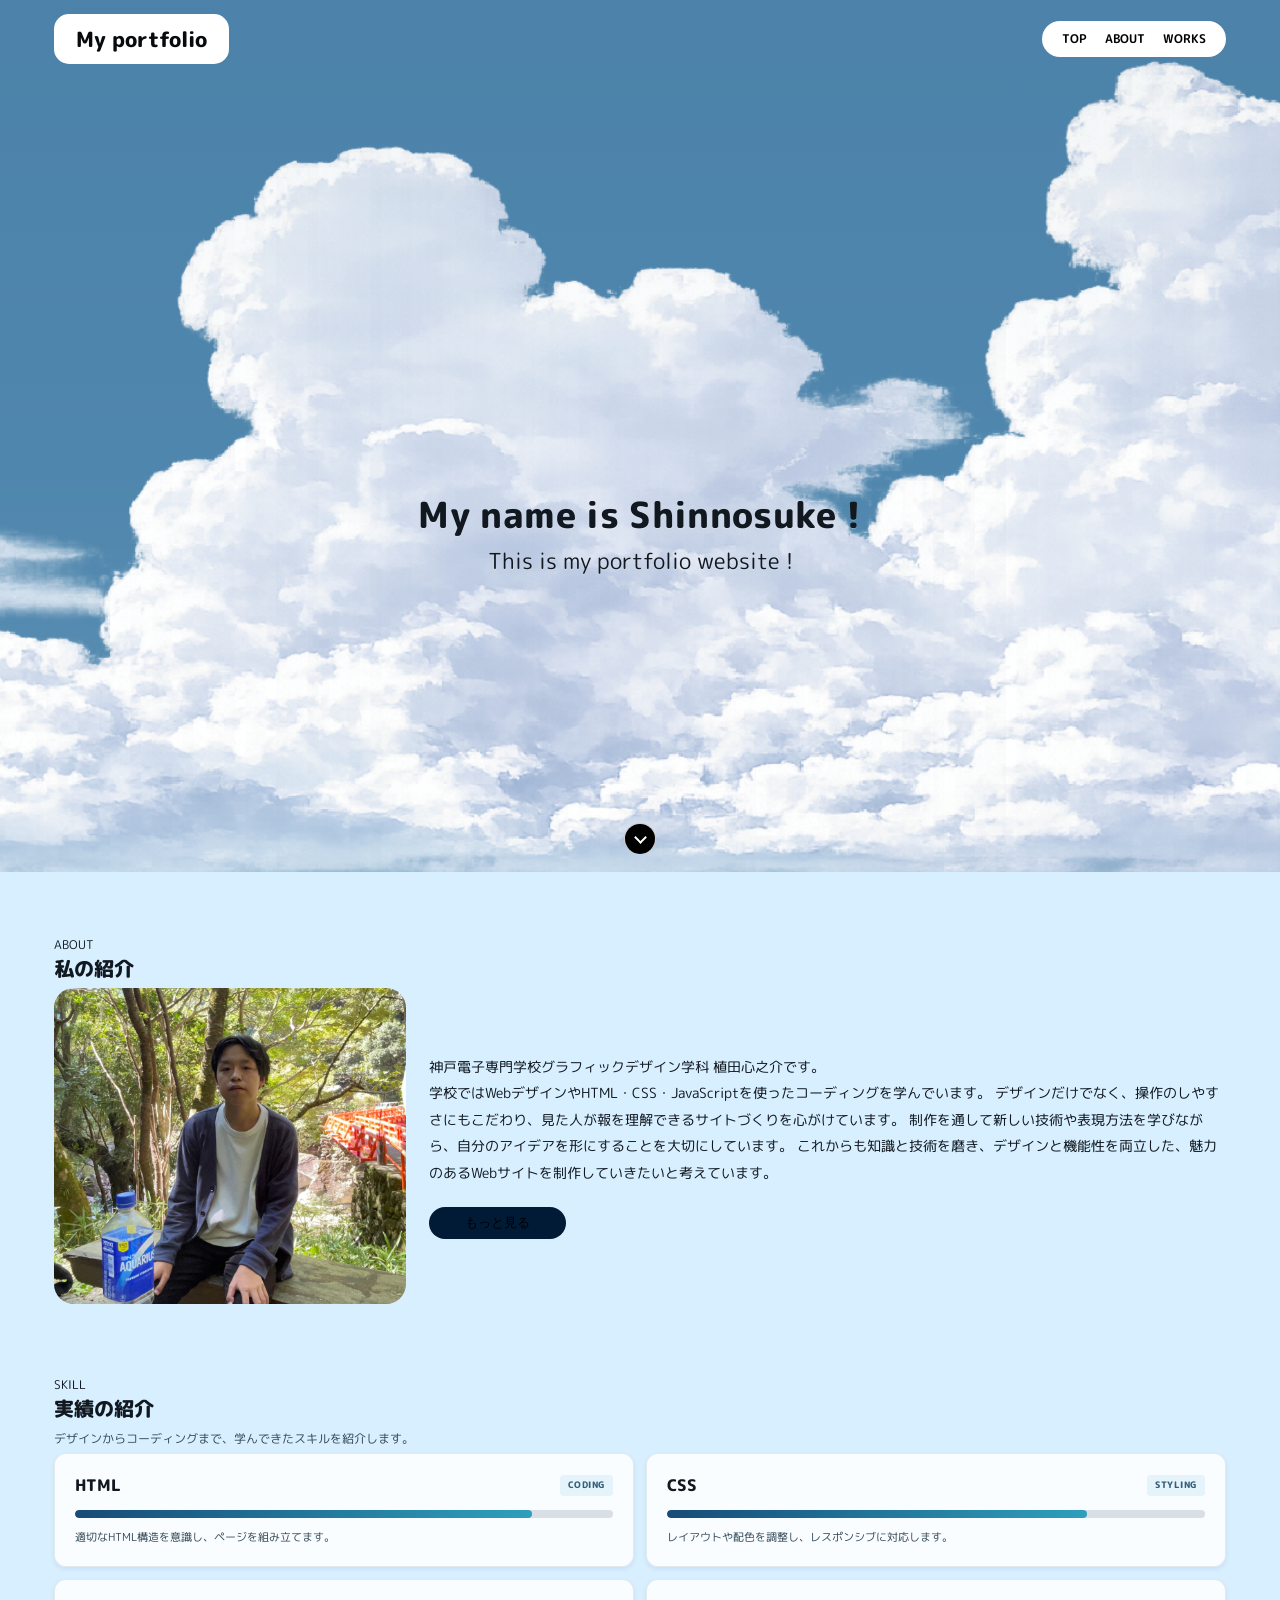
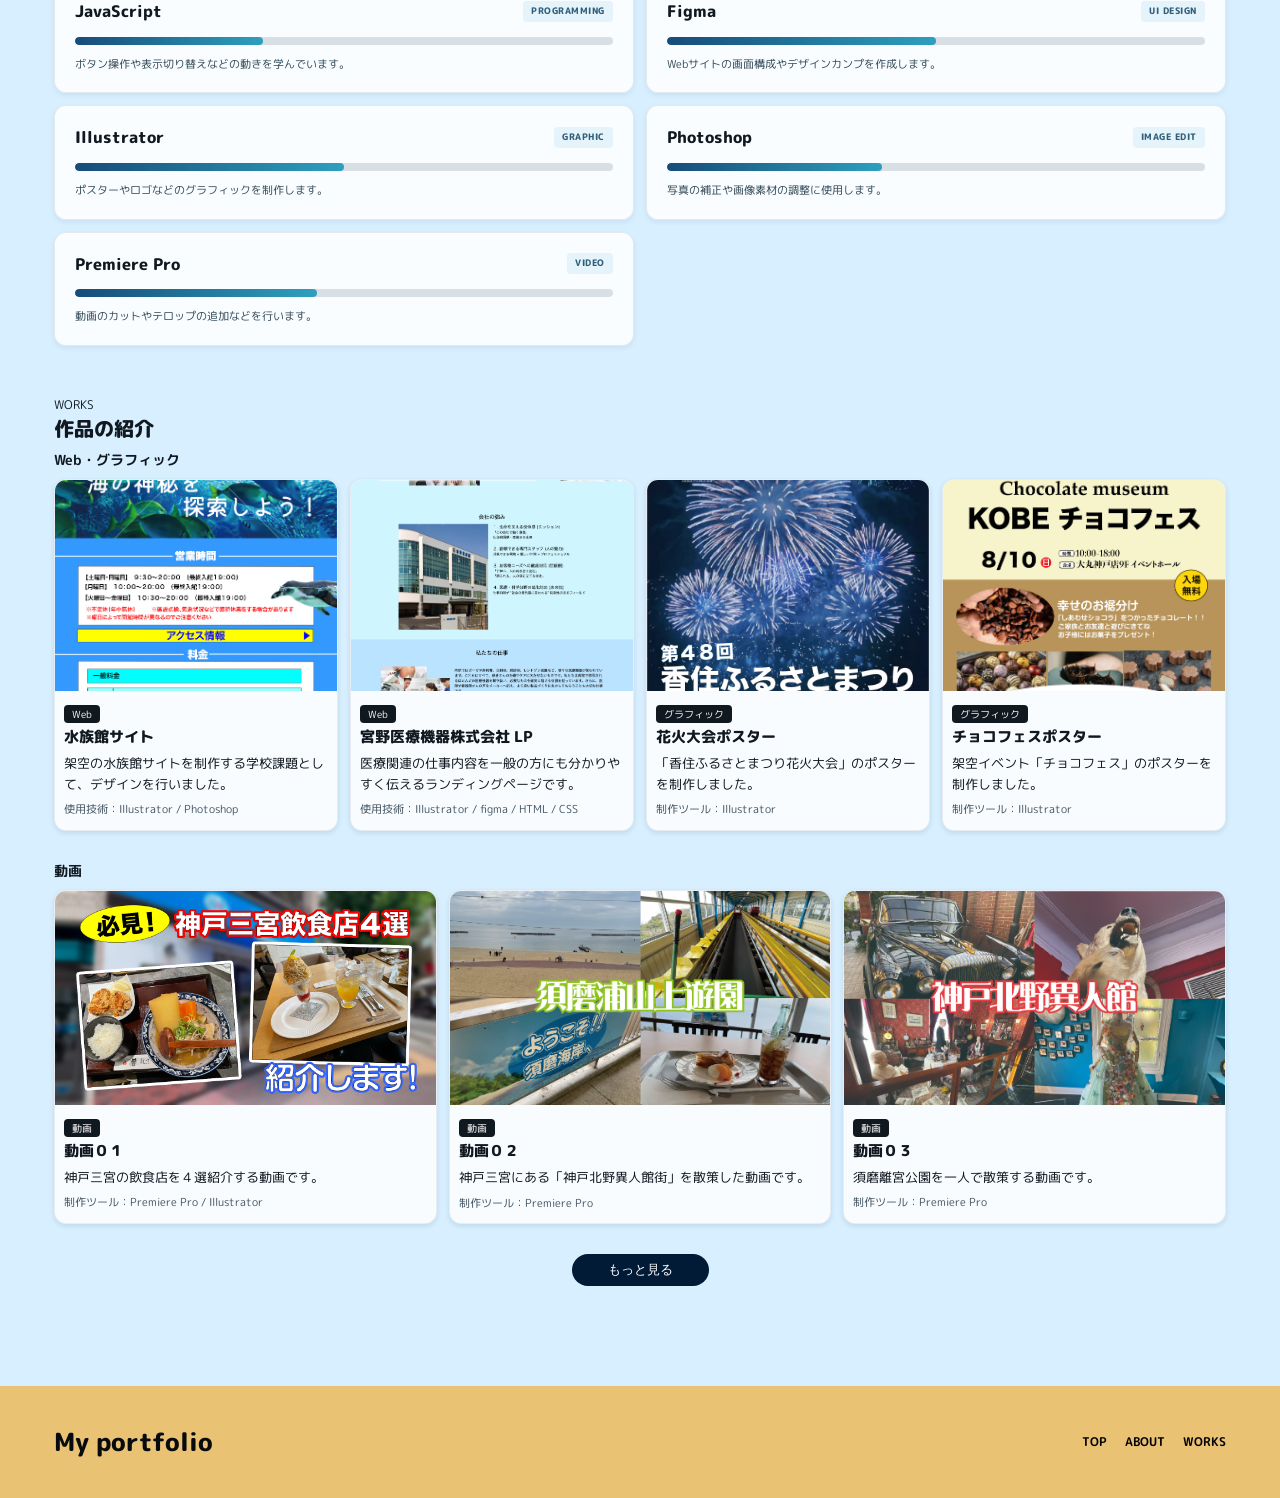
==== index.html @ 803daa5e "作品紹介" ====
<!DOCTYPE html>
<html lang="ja">

<head>
  <meta charset="UTF-8">
  <meta name="viewport" content="width=device-width, initial-scale=1.0">
  <title>トップ｜ポートフォリオ</title>
  <link rel="preconnect" href="https://fonts.googleapis.com">
  <link rel="preconnect" href="https://fonts.gstatic.com" crossorigin>
  <link href="https://fonts.googleapis.com/css2?family=M+PLUS+Rounded+1c:wght@400;500;700;800&display=swap"
    rel="stylesheet">
  <link rel="stylesheet" href="/css/reset.css">
  <link rel="stylesheet" href="css/style.css">
  <script src="js/script.js" defer></script>
</head>

<body>
  <header>
    <a class="header-logo" href="#top" aria-label="My portfolio トップへ">My portfolio</a>

    <button class="menu-toggle" type="button" aria-expanded="false" aria-controls="global-nav">
      <span class="menu-toggle__line"></span>
      <span class="menu-toggle__line"></span>
      <span class="menu-toggle__line"></span>
      <span class="sr-only">メニューを開く</span>
    </button>

    <nav class="global-nav" id="global-nav" aria-label="メインナビゲーション">
      <a href="index.html">TOP</a>
      <a href="/portfolio/about.html">ABOUT</a>
      <a href="/portfolio/work.html">WORKS</a>
    </nav>
  </header>

  <main>
    <section class="hero" id="top">
      <div class="hero__content">
        <h1 id="hero-title">My name is Shinnosuke !</h1>
        <p>This is my portfolio website !</p>
      </div>
      <a class="scroll-cue" href="#about">
        <span></span>
      </a>
    </section>

    <div class="page-content">
      <section class="section about" id="about">
        <p class="section-label">ABOUT</p>
        <h2 class="section-title" id="about-title">私の紹介</h2>
        <div class="my_box">
          <img class="me" src="img/me.jpg" alt="自分の写真">
          <div class="more_box">
            <p class="about_text">
              神戸電子専門学校グラフィックデザイン学科 植田心之介です。<br>
              学校ではWebデザインやHTML・CSS・JavaScriptを使ったコーディングを学んでいます。
              デザインだけでなく、操作のしやすさにもこだわり、見た人が報を理解できるサイトづくりを心がけています。
              制作を通して新しい技術や表現方法を学びながら、自分のアイデアを形にすることを大切にしています。
              これからも知識と技術を磨き、デザインと機能性を両立した、魅力のあるWebサイトを制作していきたいと考えています。
            </p>
            <button class="about_more"><a href="about.html">もっと見る</a></button>
          </div>

        </div>
      </section>

      <section class="section skills" id="skills">
        <p class="section-label">SKILL</p>
        <h2 class="section-title">実績の紹介</h2>
        <p class="skills-intro">
          デザインからコーディングまで、学んできたスキルを紹介します。
        </p>

        <div class="skills-list">

          <article class="skill-card">
            <div class="skill-card__top">
              <h3>HTML</h3>
              <span>CODING</span>
            </div>
            <div class="skill-bar">
              <span style="--level: 85%"></span>
            </div>
            <p>適切なHTML構造を意識し、ページを組み立てます。</p>
          </article>

          <article class="skill-card">
            <div class="skill-card__top">
              <h3>CSS</h3>
              <span>STYLING</span>
            </div>
            <div class="skill-bar">
              <span style="--level: 78%"></span>
            </div>
            <p>レイアウトや配色を調整し、レスポンシブに対応します。</p>
          </article>

          <article class="skill-card">
            <div class="skill-card__top">
              <h3>JavaScript</h3>
              <span>PROGRAMMING</span>
            </div>
            <div class="skill-bar">
              <span style="--level: 35%"></span>
            </div>
            <p>ボタン操作や表示切り替えなどの動きを学んでいます。</p>
          </article>

          <article class="skill-card">
            <div class="skill-card__top">
              <h3>Figma</h3>
              <span>UI DESIGN</span>
            </div>
            <div class="skill-bar">
              <span style="--level: 50%"></span>
            </div>
            <p>Webサイトの画面構成やデザインカンプを作成します。</p>
          </article>

          <article class="skill-card">
            <div class="skill-card__top">
              <h3>Illustrator</h3>
              <span>GRAPHIC</span>
            </div>
            <div class="skill-bar">
              <span style="--level: 50%"></span>
            </div>
            <p>ポスターやロゴなどのグラフィックを制作します。</p>
          </article>

          <article class="skill-card">
            <div class="skill-card__top">
              <h3>Photoshop</h3>
              <span>IMAGE EDIT</span>
            </div>
            <div class="skill-bar">
              <span style="--level: 40%"></span>
            </div>
            <p>写真の補正や画像素材の調整に使用します。</p>
          </article>

          <article class="skill-card">
            <div class="skill-card__top">
              <h3>Premiere Pro</h3>
              <span>VIDEO</span>
            </div>
            <div class="skill-bar">
              <span style="--level: 45%"></span>
            </div>
            <p>動画のカットやテロップの追加などを行います。</p>
          </article>
        </div>

      </section>

      <section class="section works" id="works">
        <p class="section-label">WORKS</p>
        <h2 class="section-title" id="works-title">作品の紹介</h2>

        <div class="works-group">
          <div class="works-group__heading">
            <h3>Web・グラフィック</h3>
            <!-- <div class="work-filters" role="group" aria-label="作品カテゴリーで絞り込む">
              <button class="filter-button is-active" type="button" data-filter="all" aria-pressed="true">すべて</button>
              <button class="filter-button" type="button" data-filter="web" aria-pressed="false">Web</button>
              <button class="filter-button" type="button" data-filter="graphic" aria-pressed="false">グラフィック</button>
            </div> -->
          </div>

          <div class="work-grid" id="web-graphic-works">
            <article class="work-card" data-category="web">
              <a class="work-card__image-link" href="/work/work01.html" aria-label="水族館サイトについて問い合わせる">
                <img src="img/work-aquarium.jpg" alt="海の生き物をテーマにした水族館サイトの画面" loading="lazy">
              </a>
              <div class="work-card__body">
                <span class="work-tag">Web</span>
                <h4>水族館サイト</h4>
                <p>架空の水族館サイトを制作する学校課題として、デザインを行いました。</p>
                <p class="work-card__tools">使用技術：Illustrator / Photoshop</p>
              </div>
            </article>

            <article class="work-card" data-category="web">
              <a class="work-card__image-link" href="#contact" aria-label="宮野医療機器株式会社LPについて問い合わせる">
                <img src="img/work-medical.jpg" alt="医療機器会社のランディングページの画面" loading="lazy">
              </a>
              <div class="work-card__body">
                <span class="work-tag">Web</span>
                <h4>宮野医療機器株式会社 LP</h4>
                <p>医療関連の仕事内容を一般の方にも分かりやすく伝えるランディングページです。</p>
                <p class="work-card__tools">使用技術：Illustrator / figma / HTML / CSS</p>
              </div>
            </article>

            <article class="work-card" data-category="graphic">
              <a class="work-card__image-link" href="#contact" aria-label="花火大会ポスターについて問い合わせる">
                <img src="img/work-fireworks.jpg" alt="青い花火を大きく配置した夏祭りのポスター" loading="lazy">
              </a>
              <div class="work-card__body">
                <span class="work-tag">グラフィック</span>
                <h4>花火大会ポスター</h4>
                <p>「香住ふるさとまつり花火大会」のポスターを制作しました。</p>
                <p class="work-card__tools">制作ツール：Illustrator</p>
              </div>
            </article>

            <article class="work-card" data-category="graphic">
              <a class="work-card__image-link" href="#contact" aria-label="チョコフェスのポスターについて問い合わせる">
                <img src="img/work-chocolate.jpg" alt="チョコレートをモチーフにしたイベントポスター" loading="lazy">
              </a>
              <div class="work-card__body">
                <span class="work-tag">グラフィック</span>
                <h4>チョコフェスポスター</h4>
                <p>架空イベント「チョコフェス」のポスターを制作しました。</p>
                <p class="work-card__tools">制作ツール：Illustrator</p>
              </div>
            </article>
          </div>
        </div>

        <div class="works-group video-group">
          <div class="works-group__heading">
            <h3>動画</h3>
          </div>
          <div class="work-grid work-grid--video">
            <article class="work-card work-card--video">
              <a class="work-card__image-link" href="#contact" aria-label="動画01について問い合わせる">
                <img src="img/video-01.jpg" alt="神戸三宮の飲食店を紹介する動画のサムネイル" loading="lazy">
              </a>
              <div class="work-card__body">
                <span class="work-tag">動画</span>
                <h4>動画０１</h4>
                <p>神戸三宮の飲食店を４選紹介する動画です。</p>
                <p class="work-card__tools">制作ツール：Premiere Pro / Illustrator</p>
              </div>
            </article>

            <article class="work-card work-card--video">
              <a class="work-card__image-link" href="#contact" aria-label="動画02について問い合わせる">
                <img src="img/video-02.jpg" alt="神戸の博物館を散策する動画のサムネイル" loading="lazy">
              </a>
              <div class="work-card__body">
                <span class="work-tag">動画</span>
                <h4>動画０２</h4>
                <p>神戸三宮にある「神戸北野異人館街」を散策した動画です。</p>
                <p class="work-card__tools">制作ツール：Premiere Pro</p>
              </div>
            </article>

            <article class="work-card work-card--video">
              <a class="work-card__image-link" href="#contact" aria-label="動画03について問い合わせる">
                <img src="img/video-03.jpg" alt="須磨離宮公園を散策する動画のサムネイル">
              </a>
              <div class="work-card__body">
                <span class="work-tag">動画</span>
                <h4>動画０３</h4>
                <p>須磨離宮公園を一人で散策する動画です。</p>
                <p class="work-card__tools">制作ツール：Premiere Pro</p>
              </div>
            </article>
          </div>
        </div>
         <button class="more"><a href="/portfolio/work.html">もっと見る</a></button>
      </section>

    </div>
  </main>

  <footer>
    <a class="footer-logo" href="#top">My portfolio</a>
    <nav class="footer-nav">
      <a href="index.html">TOP</a>
      <a href="/portfolio/about.html">ABOUT</a>
      <a href="/portfolio/work.html">WORKS</a>
    </nav>
  </footer>
</body>

</html>
---- css/style.css ----
/* =========================
   Base
   ========================= */
:root {
  --color-sky: #4f86ad;
  --color-page: #d7efff;
  --color-card: #f8fcff;
  --color-sand: #e9c274;
  --color-text: #111820;
  --color-muted: #425361;
  --color-white: #fff;
  --content-width: 1172px;
  --page-gutter: clamp(20px, 5vw, 48px);
  --radius-card: 12px;
  --shadow-card: 0 2px 5px rgb(27 55 74 / 12%);
}

a{
  text-decoration: none;
  color: #000;
}

.more a{
  color: #fff;  
}

html {
  scroll-behavior: smooth;
  scroll-padding-top: 24px;
}

body {
  margin: 0;
  color: var(--color-text);
  background: var(--color-page);
  font-family: "M PLUS Rounded 1c", sans-serif;
  line-height: 1.65;
  overflow-wrap: break-word;
}

img {
  display: block;
  width: 100%;
  height: auto;
}




a:focus-visible,
button:focus-visible {
  outline: 3px solid #164e78;
  outline-offset: 4px;
}

.sr-only {
  position: absolute;
  width: 1px;
  height: 1px;
  padding: 0;
  margin: -1px;
  overflow: hidden;
  clip: rect(0, 0, 0, 0);
  white-space: nowrap;
  border: 0;
}

/* =========================
   Header / navigation
   ========================= */
header {
  position: absolute;
  z-index: 10;
  top: 0;
  left: 50%;
  display: flex;
  width: min(100% - (var(--page-gutter) * 2), var(--content-width));
  align-items: center;
  justify-content: space-between;
  gap: 24px;
  padding-top: 14px;
  transform: translateX(-50%);
}

.header-logo,
.footer-logo {
  display: inline-flex;
  align-items: center;
  justify-content: center;
  color: #080b0e;
  font-weight: 800;
  text-decoration: none;
}

.header-logo {
  min-height: 42px;
  padding: 4px 22px;
  border-radius: 15px;
  background: var(--color-white);
  font-size: 21px;
  transition: transform 180ms ease, box-shadow 180ms ease;
}

.site-logo:hover {
  transform: translateY(-2px);
  box-shadow: 0 4px 12px rgb(0 0 0 / 10%);
}

.global-nav,
.footer-nav {
  display: flex;
  align-items: center;
  gap: 18px;
}

.global-nav {
  padding: 8px 20px;
  border-radius: 999px;
  background: var(--color-white);
}

.global-nav a,
.footer-nav a {
  font-size: 12px;
  font-weight: 700;
  text-decoration: none;
  transition: opacity 180ms ease;
}

.global-nav a:hover,
.footer-nav a:hover {
  opacity: 0.6;
}

.menu-toggle {
  display: none;
}

/* =========================
   Hero: keep the blue sky and clouds
   ========================= */
.hero {
  position: relative;
  display: grid;
  min-height: 500px;
  min-height: 80svh;
  place-items: center;
  padding: 100px var(--page-gutter) 52px;
  background-color: var(--color-sky);
  background-image: url("../img/cloud1.png");
  background-repeat: no-repeat;
  background-position: center bottom;
  background-size: cover;
  text-align: center;
  isolation: isolate;
  margin-bottom: 50px;
}

.hero::after {
  position: absolute;
  z-index: -1;
  inset: 0;
  background: linear-gradient(180deg, rgb(21 63 94 / 5%) 0%, transparent 52%, rgb(255 255 255 / 9%) 100%);
  content: "";
}

.hero__content {
  margin-top: 150px;
  text-shadow: 0 1px 0 rgb(255 255 255 / 22%);
}

.hero h1 {
  margin: 0;
  font-size: clamp(27px, 3.1vw, 36px);
  font-weight: 800;
  line-height: 1.35;
  letter-spacing: 0.01em;
}

.hero__content p {
  margin: 3px 0 0;
  font-size: clamp(17px, 2vw, 22px);
}

.scroll-cue {
  position: absolute;
  bottom: 18px;
  left: 50%;
  display: grid;
  width: 30px;
  height: 30px;
  place-items: center;
  border: 1px solid rgb(255 255 255 / 80%);
  border-radius: 50%;
  text-decoration: none;
  transform: translateX(-50%);
  background-color: black;
  border-bottom: 100px;
}

.scroll-cue span {
  width: 7px;
  height: 7px;
  border-right: 2px solid #fff;
  border-bottom: 2px solid #fff;
  transform: translateY(-2px) rotate(45deg);
}

.white {
  display: flex;
  align-items: flex-start;
  gap: 40px;
}

.white > img {
  width: 50%;
  height: auto;
  flex-shrink: 0;
  object-fit: contain;
}

.image_content {
  flex: 1;
  min-width: 0;
}

/* =========================
   Main content
   ========================= */
.page-content {
  background: var(--color-page);
  display: flex;
  flex-direction: column;
  gap: 40px;
}

.section {
  width: min(100% - (var(--page-gutter) * 2), var(--content-width));
  margin-inline: auto;
}

.about {
  padding-top: 14px;
}

.section-label {
  margin: 0;
  font-size: 12px;
  line-height: 1.5;
}

.section-title {
  margin: 0 0 5px;
  font-size: 20px;
  font-weight: 800;
  line-height: 1.45;
}

.about_text {
  margin: 0;
  font-size: 14px;
  line-height: 1.9;
}

.my_box{
  display: flex;
  gap: 23px;
  align-items: center;

}

.my_box img{
  width: 30%;
  height: auto;
  flex-shrink: 0;
  border-radius: 20px;
}

.works-group + .works-group {
  margin-top: 28px;
}

.works-group__heading {
  display: flex;
  align-items: center;
  justify-content: space-between;
  gap: 16px;
  margin-bottom: 8px;
}

.works-group__heading h3 {
  margin: 0;
  font-size: 14px;
  font-weight: 700;
}

.work-filters {
  display: flex;
  flex-wrap: wrap;
  gap: 6px;
}

.filter-button {
  padding: 5px 12px;
  border: 1px solid rgb(20 47 65 / 24%);
  border-radius: 15px;
  background: rgb(255 255 255 / 60%);
  color: var(--color-text);
  font: inherit;
  font-size: 11px;
  line-height: 1.4;
  cursor: pointer;
  transition: background-color 180ms ease, color 180ms ease, border-color 180ms ease;
}

.filter-button:hover,
.filter-button.is-active {
  border-color: #163c59;
  background: #163c59;
  color: #fff;
}

.work-grid {
  display: grid;
  grid-template-columns: repeat(4, minmax(0, 1fr));
  gap: 12px;
  align-items: stretch;
}

.work-card {
  min-width: 0;
  overflow: hidden;
  border: 1px solid rgb(33 67 90 / 8%);
  border-radius: var(--radius-card);
  background: var(--color-card);
  box-shadow: var(--shadow-card);
  transition: transform 200ms ease, box-shadow 200ms ease;
}

.work-card:hover {
  transform: translateY(-3px);
  box-shadow: 0 7px 18px rgb(27 55 74 / 15%);
}

.work-card[hidden] {
  display: none;
}

.work-card__image-link {
  display: block;
  overflow: hidden;
  background: #b7d7e9;
  aspect-ratio: 4 / 3;
}

.work-card__image-link img {
  width: 100%;
  height: 100%;
  object-fit: cover;
  transition: transform 300ms ease;
}

.work-card__image-link:hover img {
  transform: scale(1.035);
}

.work-card__body {
  padding: 8px 9px 11px;
}

.work-tag {
  display: inline-block;
  margin-bottom: 3px;
  padding: 1px 8px;
  border-radius: 4px;
  background: #101820;
  color: #fff;
  font-size: 10px;
  line-height: 1.6;
}

.work-card h4 {
  margin: 0 0 4px;
  font-size: 15px;
  font-weight: 800;
  line-height: 1.5;
}

.work-card p {
  margin: 0;
  font-size: 13px;
  line-height: 1.6;
}

.work-card .work-card__tools {
  margin-top: 7px;
  color: var(--color-muted);
  font-size: 11px;
}

.work-grid--video {
  grid-template-columns: repeat(3, minmax(0, 1fr));
}

.work-card--video .work-card__image-link {
  aspect-ratio: 16 / 9;
}

.more{
background-color: #011b36;
  color: #fff;
  border: none;
  border-radius: 20px;
  margin: 20px auto 0;
  text-align: center;
  display: flex;
  flex-direction: column;
  justify-content: center;
    margin-top: 30px;


}

.about_more{
  background-color: #011b36;
  color: #fff;
  border: none;
  border-radius: 20px;
    margin-top: 20px;


}

.more a , .about_more a{
  display: block;
  text-align: center;
  padding: 6px 30px;
  margin: auto;

}

/* =========================
   SKILL
========================= */

.skills {
    padding-top: 32px;
    padding-bottom: 10px;
}

.skills-heading {
    display: flex;
    justify-content: space-between;
    align-items: end;
    gap: 24px;
    margin-bottom: 18px;
}

.skills-heading .section-title {
    margin-bottom: 0;
}

.skills-intro {
    max-width: 400px;
    margin: 0 0 3px;
    color: #344a59;
    font-size: 12px;
    line-height: 1.8;
}

/* スキルカード一覧 */
.skills-list {
    display: grid;
    grid-template-columns: repeat(2, minmax(0, 1fr));
    gap: 12px;
}

.skill-card {
    min-width: 0;
    padding: 18px 20px;
    border: 1px solid rgb(33 67 90 / 10%);
    border-radius: 12px;
    background: rgb(255 255 255 / 85%);
    box-shadow: 0 2px 5px rgb(27 55 74 / 8%);
    transition:
        transform 0.2s ease,
        box-shadow 0.2s ease;
}

.skill-card:hover {
    transform: translateY(-3px);
    box-shadow: 0 7px 16px rgb(27 55 74 / 12%);
}

/* スキル名とカテゴリー */
.skill-card__top {
    display: flex;
    justify-content: space-between;
    align-items: center;
    gap: 12px;
    margin-bottom: 12px;
}

.skill-card__top h3 {
    margin: 0;
    font-size: 16px;
    font-weight: 800;
}

.skill-card__top span {
    flex-shrink: 0;
    padding: 3px 8px;
    border-radius: 4px;
    background: #e5f3fa;
    color: #315f7b;
    font-size: 9px;
    font-weight: 800;
    letter-spacing: 0.06em;
}

/* スキルバー */
.skill-bar {
    height: 8px;
    overflow: hidden;
    border-radius: 10px;
    background: #d9e0e5;
}

.skill-bar span {
    display: block;
    width: var(--level);
    height: 100%;
    border-radius: inherit;
    background: linear-gradient(
        90deg,
        #174c78,
        #2e9fbd
    );
}

/* スキルの説明 */
.skill-card p {
    margin: 10px 0 0;
    color: #344a59;
    font-size: 11px;
    line-height: 1.8;
}

.skills-note {
    margin: 10px 0 0;
    color: #536977;
    font-size: 10px;
    text-align: right;
}

/* タブレット */
@media (max-width: 900px) {
    .skills-heading {
        align-items: flex-start;
        flex-direction: column;
        gap: 8px;
    }
}

/* スマートフォン */
@media (max-width: 600px) {

}

/* =========================
   Contact
   ========================= */
.contact {
  padding-top: 0;
  padding-bottom: 42px;
}

.contact > p:not(.section-label):not(.contact__note) {
  margin: 6px 0 0;
  font-size: 12px;
}

.contact__note {
  margin: 3px 0 0;
  color: var(--color-muted);
  font-size: 10px;
}

/* =========================
   Footer: keep the sand-colored footer
   ========================= */
footer {
  display: flex;
  min-height: 76px;
  align-items: center;
  justify-content: space-between;
  gap: 24px;
  padding: 18px max(var(--page-gutter), calc((100% - var(--content-width)) / 2));
  background: var(--color-sand);
  margin-top: 100px;
}

.footer-logo {
  font-size: 25px;
}

.footer-nav {
  gap: 18px;
}

/* =========================
   Responsive
   ========================= */
@media (min-width: 1500px) {
  .hero {
    background-size: 100% auto;
  }
}

@media (max-width: 900px) {
  .work-grid {
    grid-template-columns: repeat(2, minmax(0, 1fr));
    gap: 14px;
  }

  .work-grid--video {
    grid-template-columns: repeat(2, minmax(0, 1fr));
  }

  .hero {
    min-height: 82svh;
    background-position: center bottom;
  }

  .hero__content {
    margin-top: 100px;
  }
}

@media (max-width: 600px) {
  :root {
    --page-gutter: 20px;
  }

  .site-header {
    padding-top: 12px;
  }

  .site-logo {
    min-height: 39px;
    padding-inline: 15px;
    border-radius: 13px;
    font-size: 17px;
  }

  .menu-toggle {
    display: flex;
    width: 42px;
    height: 42px;
    flex-direction: column;
    align-items: center;
    justify-content: center;
    gap: 5px;
    border: 0;
    border-radius: 50%;
    background: #fff;
    cursor: pointer;
  }

  .menu-toggle__line {
    display: block;
    width: 19px;
    height: 2px;
    border-radius: 2px;
    background: #111820;
    transition: transform 180ms ease, opacity 180ms ease;
  }

  .menu-toggle[aria-expanded="true"] .menu-toggle__line:first-child {
    transform: translateY(7px) rotate(45deg);
  }

  .menu-toggle[aria-expanded="true"] .menu-toggle__line:nth-child(2) {
    opacity: 0;
  }

  .menu-toggle[aria-expanded="true"] .menu-toggle__line:last-child {
    transform: translateY(-7px) rotate(-45deg);
  }

  .global-nav {
    position: absolute;
    top: 62px;
    right: 0;
    display: none;
    min-width: 150px;
    flex-direction: column;
    align-items: stretch;
    gap: 0;
    padding: 7px;
    border: 1px solid rgb(20 47 65 / 10%);
    border-radius: 14px;
    box-shadow: 0 8px 20px rgb(0 0 0 / 12%);
  }

  .global-nav.is-open {
    display: flex;
  }

  .global-nav a {
    padding: 10px 12px;
    border-radius: 8px;
    font-size: 13px;
  }

  .global-nav a:hover {
    background: #eaf6ff;
    opacity: 1;
  }

  .hero {
    min-height: 570px;
    min-height: 82svh;
    padding-top: 90px;
    background-position: center bottom;
    background-size: auto 100%;
  }

  .hero__content {
    margin-top: 100px;
  }

  .hero h1 {
    font-size: clamp(24px, 6vw, 31px);
  }

  .hero__content p {
    font-size: 16px;
  }

  .about {
    padding-top: 18px;
  }

  .about__text {
    font-size: 12px;
  }

  .desktop-break {
    display: none;
  }

  .works {
    padding-top: 27px;
    padding-bottom: 34px;
  }

  .works-group__heading {
    align-items: flex-start;
    flex-direction: column;
    gap: 8px;
  }

  .work-grid,
  .work-grid--video {
    grid-template-columns: minmax(0, 1fr);
    gap: 14px;
  }

  .work-card__image-link {
    aspect-ratio: 16 / 10;
  }

  .work-card__body {
    padding: 10px 12px 13px;
  }

  .work-card h4 {
    font-size: 14px;
  }

  .work-card p {
    font-size: 12px;
  }

  .site-footer {
    min-height: auto;
    align-items: flex-start;
    flex-direction: column;
    gap: 12px;
    padding-block: 22px;
  }

  .site-footer__logo {
    font-size: 19px;
  }

  .footer-nav {
    gap: 22px;
  }


}

@media(max-width:850px){
  .my_box{
    flex-direction: column;
  }

  .my_box img{
    width: 100%;
  }

      .skills {
        padding-top: 28px;
    }

    .skills-list {
        grid-template-columns: 1fr;
        gap: 10px;
    }

    .skill-card {
        padding: 16px;
    }

    .skills-note {
        text-align: left;
    }
}

@media (prefers-reduced-motion: reduce) {
  *,
  *::before,
  *::after {
    scroll-behavior: auto !important;
    transition-duration: 0.01ms !important;
    animation-duration: 0.01ms !important;
    animation-iteration-count: 1 !important;
  }
}
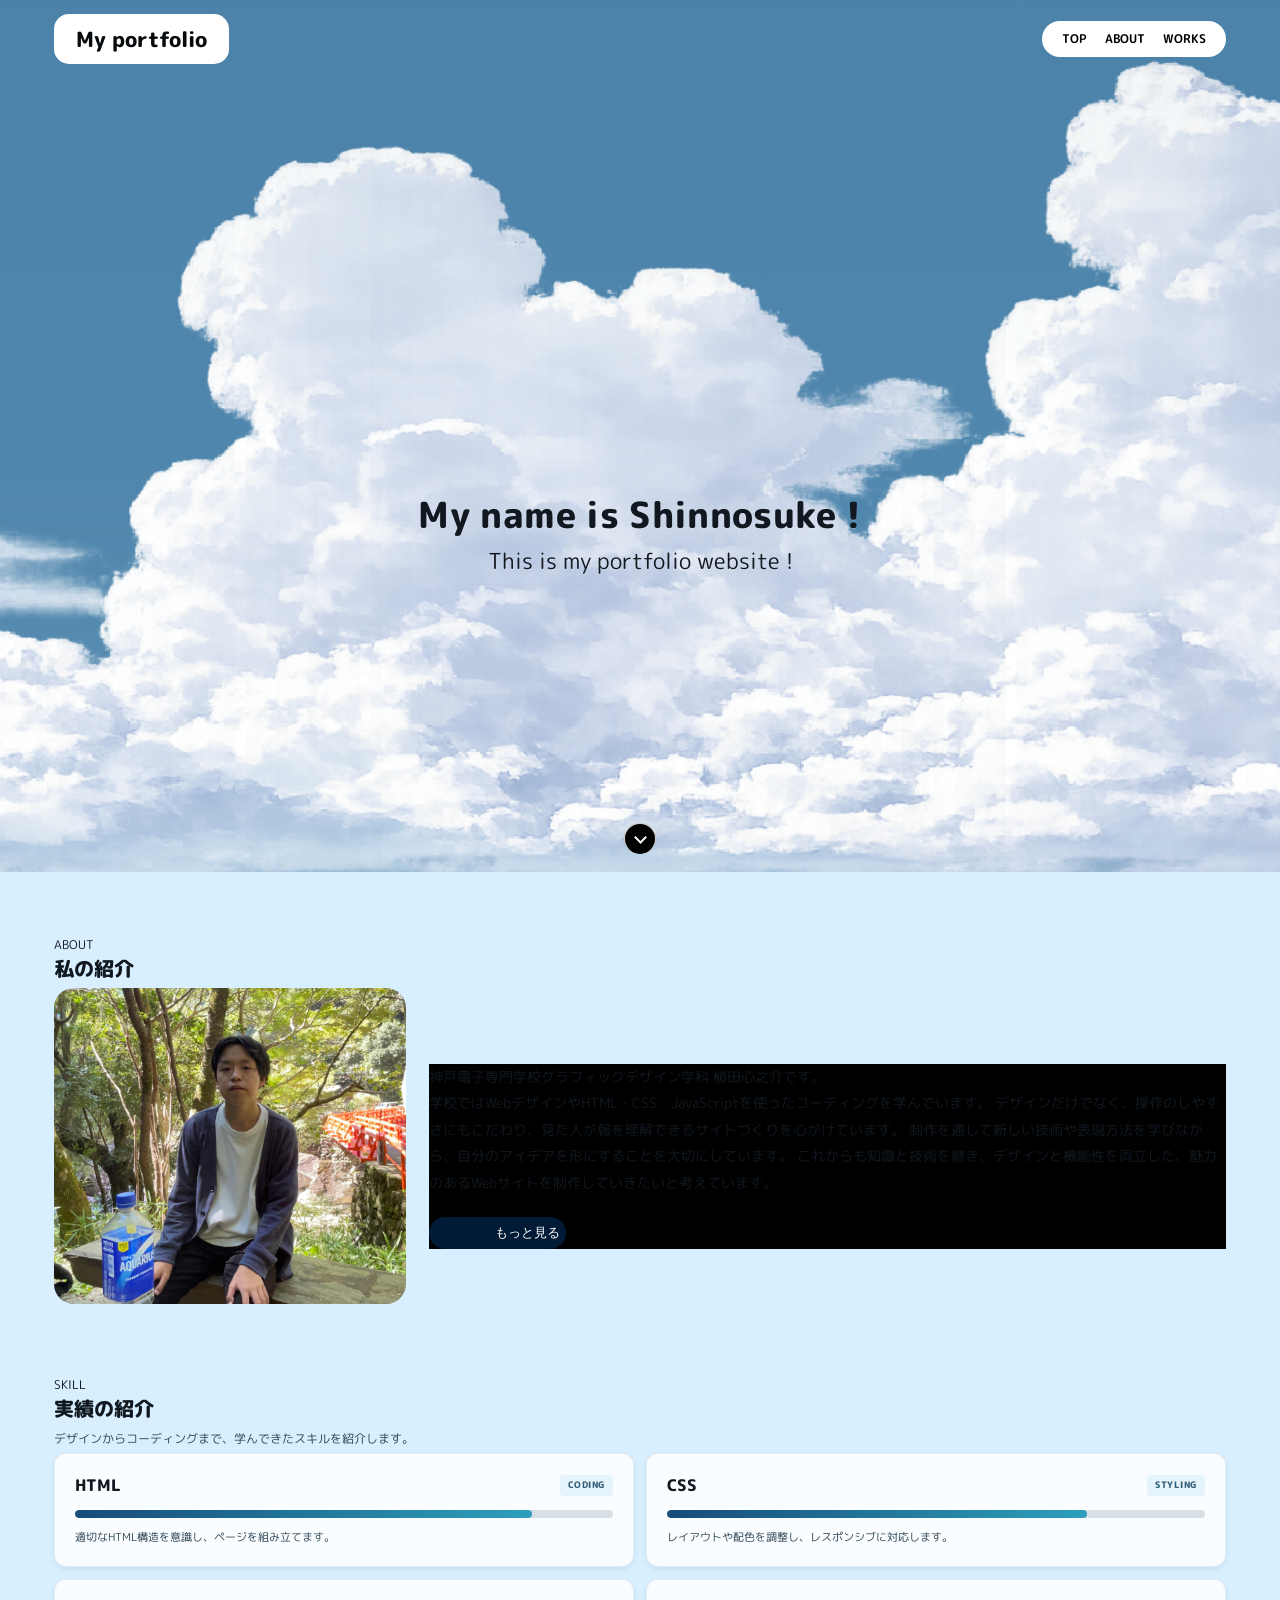
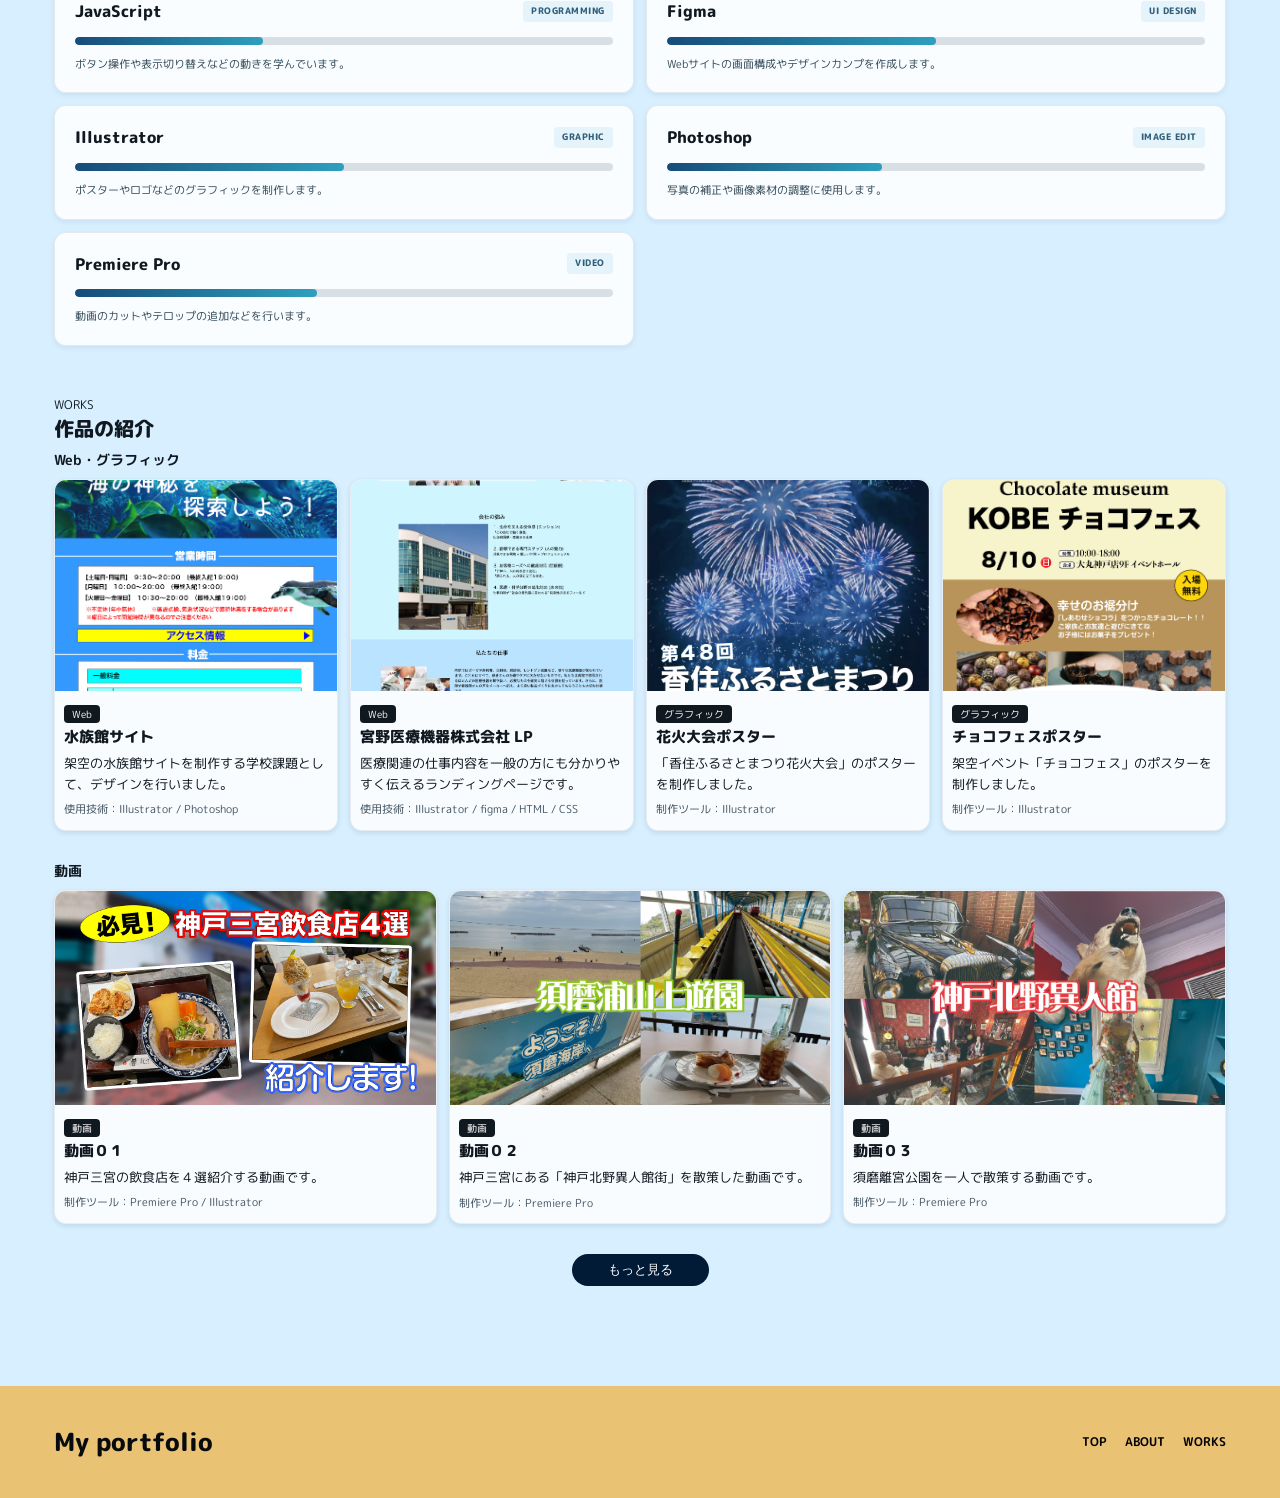
==== commit 52288bfc: "まとめてコミット" ====
--- a/index.html
+++ b/index.html
@@ -4,7 +4,7 @@
 <head>
   <meta charset="UTF-8">
   <meta name="viewport" content="width=device-width, initial-scale=1.0">
-  <title>トップ｜ポートフォリオ</title>
+  <title>ポートフォリオ</title>
   <link rel="preconnect" href="https://fonts.googleapis.com">
   <link rel="preconnect" href="https://fonts.gstatic.com" crossorigin>
   <link href="https://fonts.googleapis.com/css2?family=M+PLUS+Rounded+1c:wght@400;500;700;800&display=swap"
@@ -168,7 +168,7 @@
 
           <div class="work-grid" id="web-graphic-works">
             <article class="work-card" data-category="web">
-              <a class="work-card__image-link" href="/work/work01.html" aria-label="水族館サイトについて問い合わせる">
+              <a class="work-card__image-link" href="work/work01.html" aria-label="水族館サイトについて問い合わせる">
                 <img src="img/work-aquarium.jpg" alt="海の生き物をテーマにした水族館サイトの画面" loading="lazy">
               </a>
               <div class="work-card__body">
@@ -180,7 +180,7 @@
             </article>
 
             <article class="work-card" data-category="web">
-              <a class="work-card__image-link" href="#contact" aria-label="宮野医療機器株式会社LPについて問い合わせる">
+              <a class="work-card__image-link" href="work/work02.html" aria-label="宮野医療機器株式会社LPについて問い合わせる">
                 <img src="img/work-medical.jpg" alt="医療機器会社のランディングページの画面" loading="lazy">
               </a>
               <div class="work-card__body">
@@ -192,7 +192,7 @@
             </article>
 
             <article class="work-card" data-category="graphic">
-              <a class="work-card__image-link" href="#contact" aria-label="花火大会ポスターについて問い合わせる">
+              <a class="work-card__image-link" href="work/work03.html" aria-label="花火大会ポスターについて問い合わせる">
                 <img src="img/work-fireworks.jpg" alt="青い花火を大きく配置した夏祭りのポスター" loading="lazy">
               </a>
               <div class="work-card__body">
@@ -204,7 +204,7 @@
             </article>
 
             <article class="work-card" data-category="graphic">
-              <a class="work-card__image-link" href="#contact" aria-label="チョコフェスのポスターについて問い合わせる">
+              <a class="work-card__image-link" href="work/work04.html" aria-label="チョコフェスのポスターについて問い合わせる">
                 <img src="img/work-chocolate.jpg" alt="チョコレートをモチーフにしたイベントポスター" loading="lazy">
               </a>
               <div class="work-card__body">
@@ -223,7 +223,7 @@
           </div>
           <div class="work-grid work-grid--video">
             <article class="work-card work-card--video">
-              <a class="work-card__image-link" href="#contact" aria-label="動画01について問い合わせる">
+              <a class="work-card__image-link" href="work/work08.html" aria-label="動画01について問い合わせる">
                 <img src="img/video-01.jpg" alt="神戸三宮の飲食店を紹介する動画のサムネイル" loading="lazy">
               </a>
               <div class="work-card__body">
@@ -235,7 +235,7 @@
             </article>
 
             <article class="work-card work-card--video">
-              <a class="work-card__image-link" href="#contact" aria-label="動画02について問い合わせる">
+              <a class="work-card__image-link" href="work/work09.html" aria-label="動画02について問い合わせる">
                 <img src="img/video-02.jpg" alt="神戸の博物館を散策する動画のサムネイル" loading="lazy">
               </a>
               <div class="work-card__body">
@@ -247,7 +247,7 @@
             </article>
 
             <article class="work-card work-card--video">
-              <a class="work-card__image-link" href="#contact" aria-label="動画03について問い合わせる">
+              <a class="work-card__image-link" href="work/work10.html" aria-label="動画03について問い合わせる">
                 <img src="img/video-03.jpg" alt="須磨離宮公園を散策する動画のサムネイル">
               </a>
               <div class="work-card__body">
--- a/css/style.css
+++ b/css/style.css
@@ -125,6 +125,7 @@
   font-weight: 700;
   text-decoration: none;
   transition: opacity 180ms ease;
+  color: #000;
 }
 
 .global-nav a:hover,
@@ -219,6 +220,18 @@
   object-fit: contain;
 }
 
+.more_box{
+  background-color: #000;
+  margin-top: 20px;
+}
+
+.more_box a{
+  display: block;
+  width: 100%;
+  padding: 5px 25px;
+  color: #fff;
+}
+
 .image_content {
   flex: 1;
   min-width: 0;
@@ -426,9 +439,11 @@
   color: #fff;
   border: none;
   border-radius: 20px;
-    margin-top: 20px;
-
-
+  margin-top: 20px;
+}
+
+.about_more a{
+  color: #fff;
 }
 
 .more a , .about_more a{
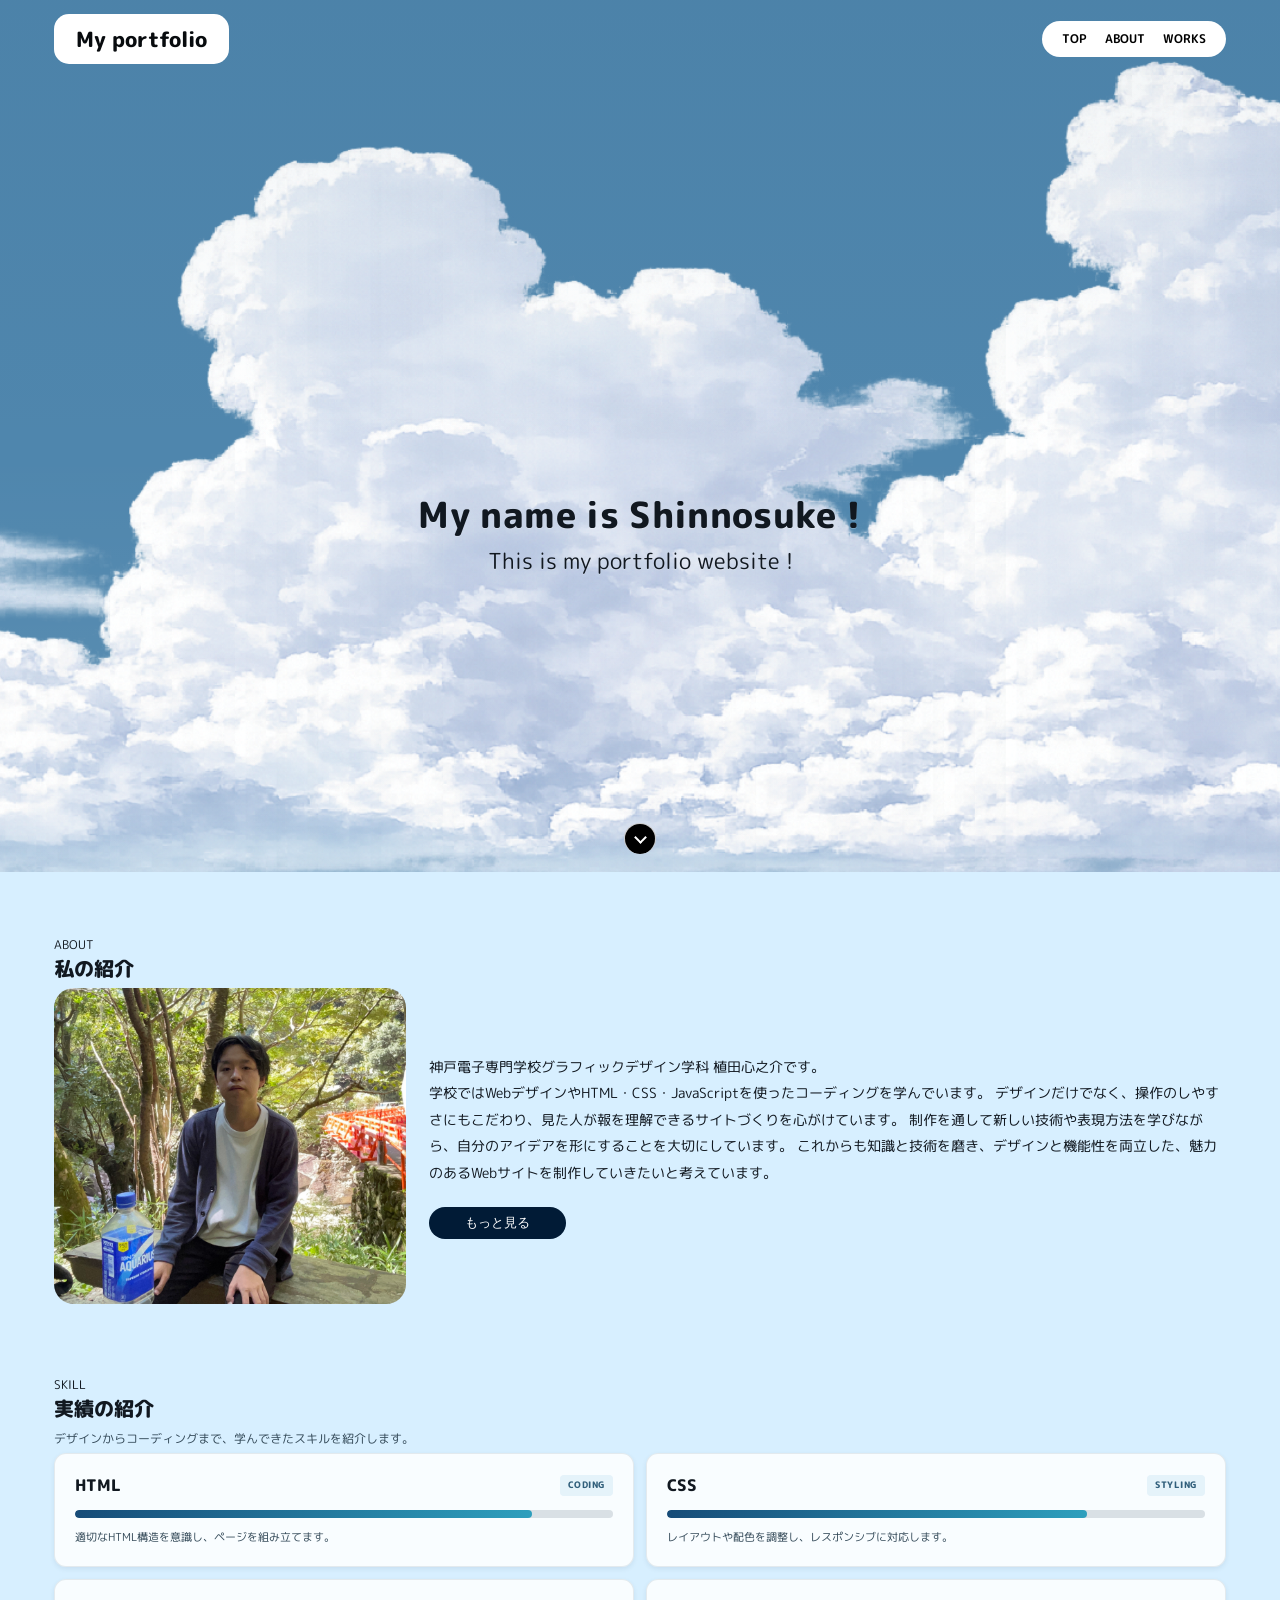
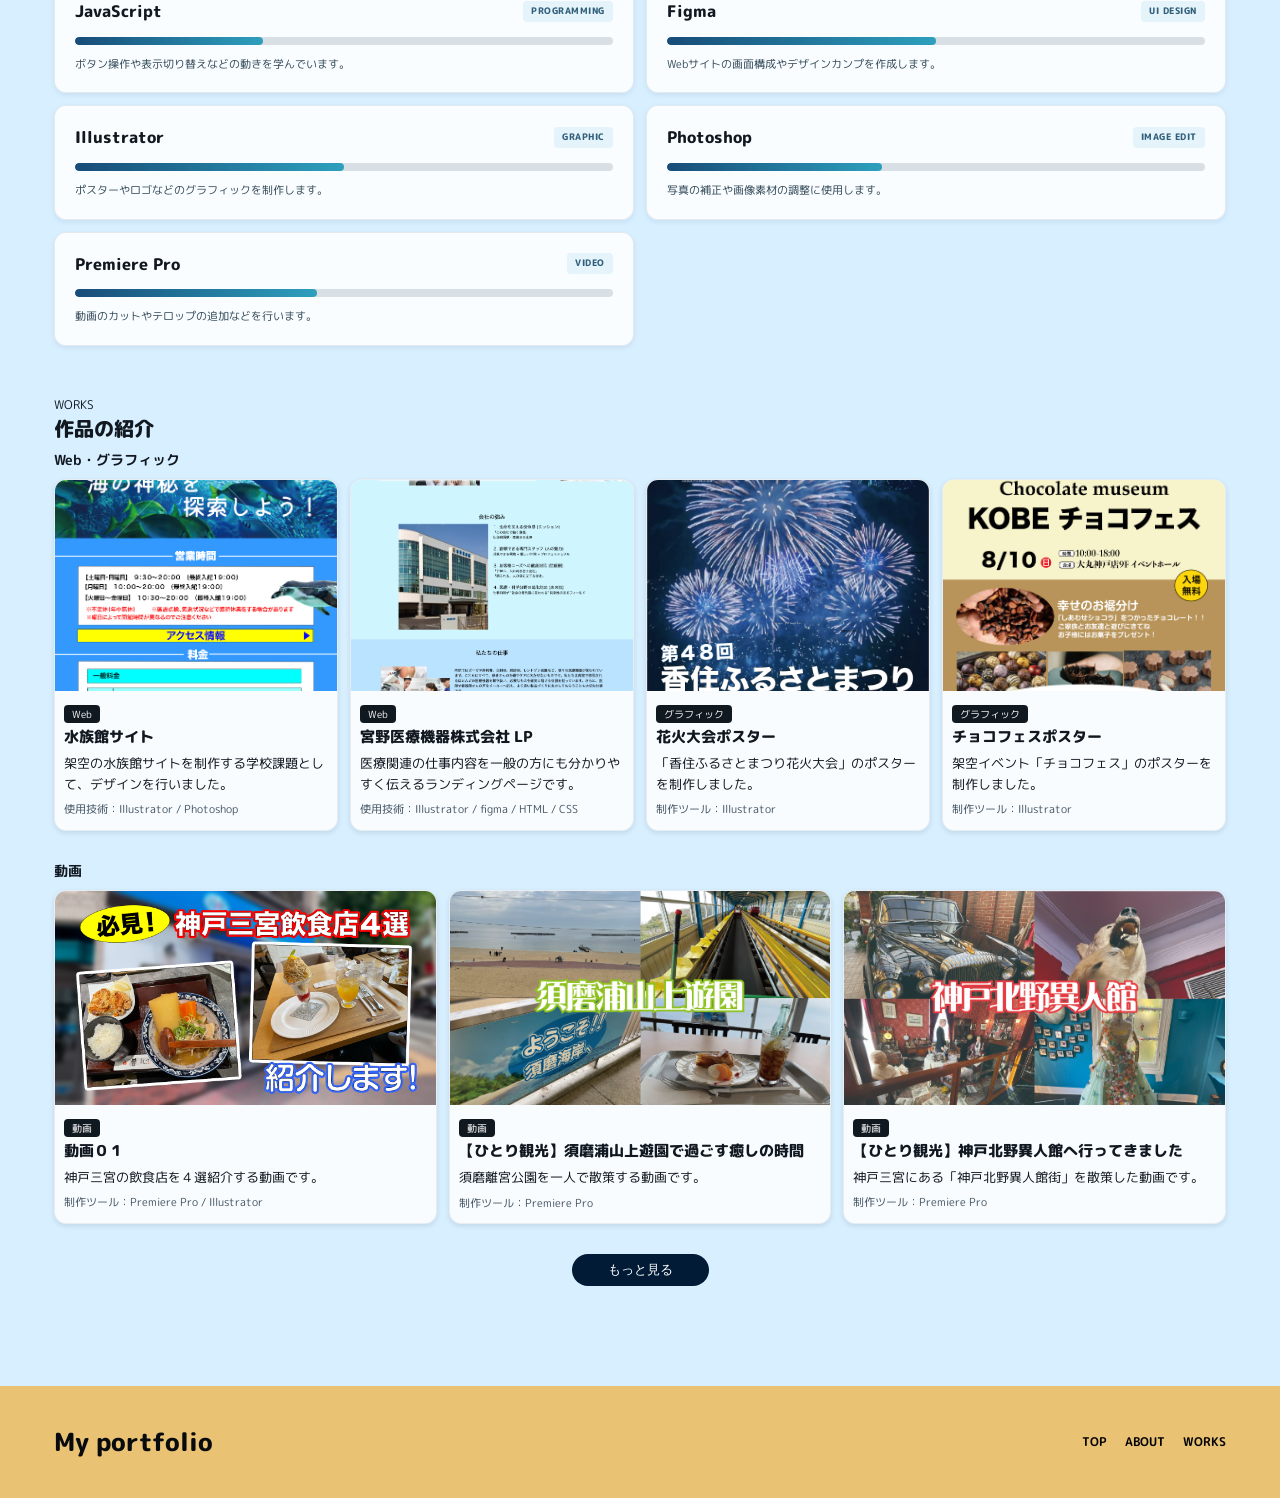
==== commit 32e88c05: "コミット" ====
--- a/index.html
+++ b/index.html
@@ -240,8 +240,8 @@
               </a>
               <div class="work-card__body">
                 <span class="work-tag">動画</span>
-                <h4>動画０２</h4>
-                <p>神戸三宮にある「神戸北野異人館街」を散策した動画です。</p>
+                <h4>【ひとり観光】須磨浦山上遊園で過ごす癒しの時間</h4>
+                <p>須磨離宮公園を一人で散策する動画です。</p>
                 <p class="work-card__tools">制作ツール：Premiere Pro</p>
               </div>
             </article>
@@ -252,8 +252,8 @@
               </a>
               <div class="work-card__body">
                 <span class="work-tag">動画</span>
-                <h4>動画０３</h4>
-                <p>須磨離宮公園を一人で散策する動画です。</p>
+                <h4>【ひとり観光】神戸北野異人館へ行ってきました</h4>
+                <p>神戸三宮にある「神戸北野異人館街」を散策した動画です。</p>
                 <p class="work-card__tools">制作ツール：Premiere Pro</p>
               </div>
             </article>
--- a/css/style.css
+++ b/css/style.css
@@ -220,17 +220,7 @@
   object-fit: contain;
 }
 
-.more_box{
-  background-color: #000;
-  margin-top: 20px;
-}
-
-.more_box a{
-  display: block;
-  width: 100%;
-  padding: 5px 25px;
-  color: #fff;
-}
+
 
 .image_content {
   flex: 1;
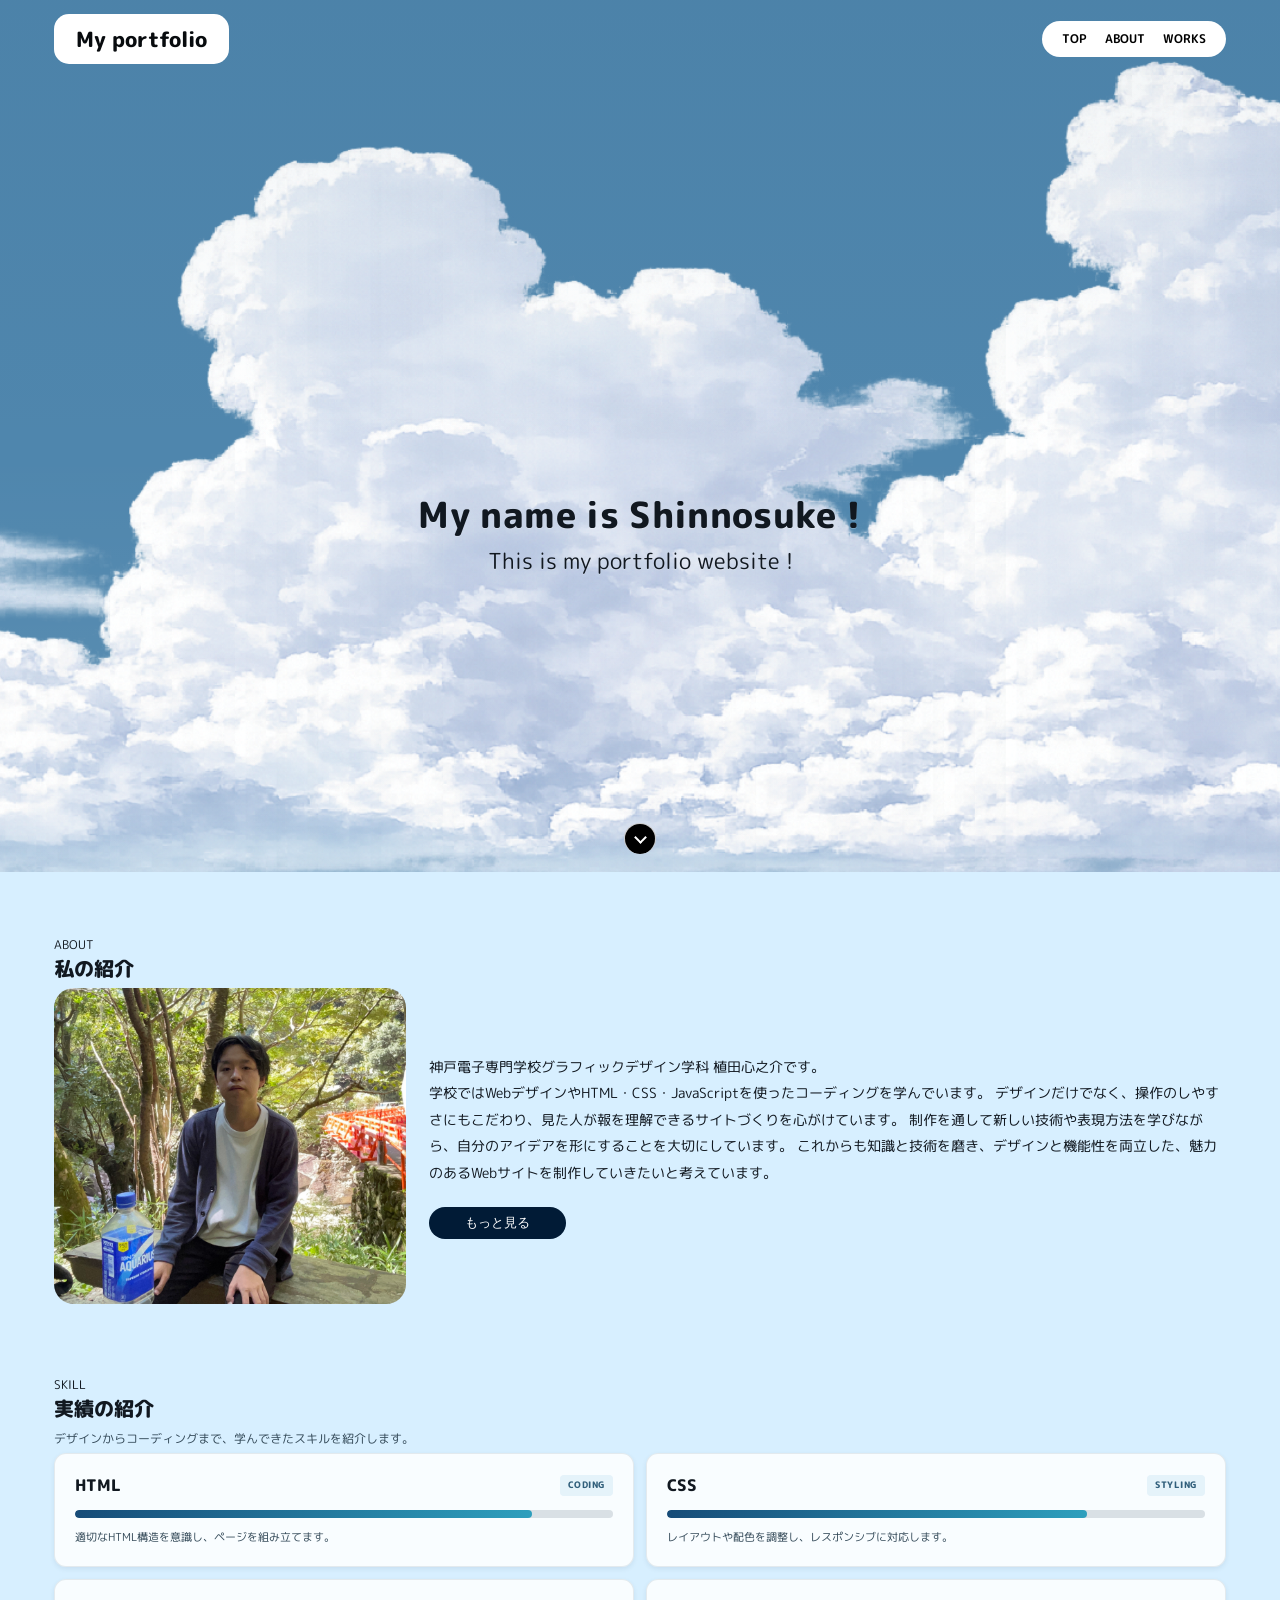
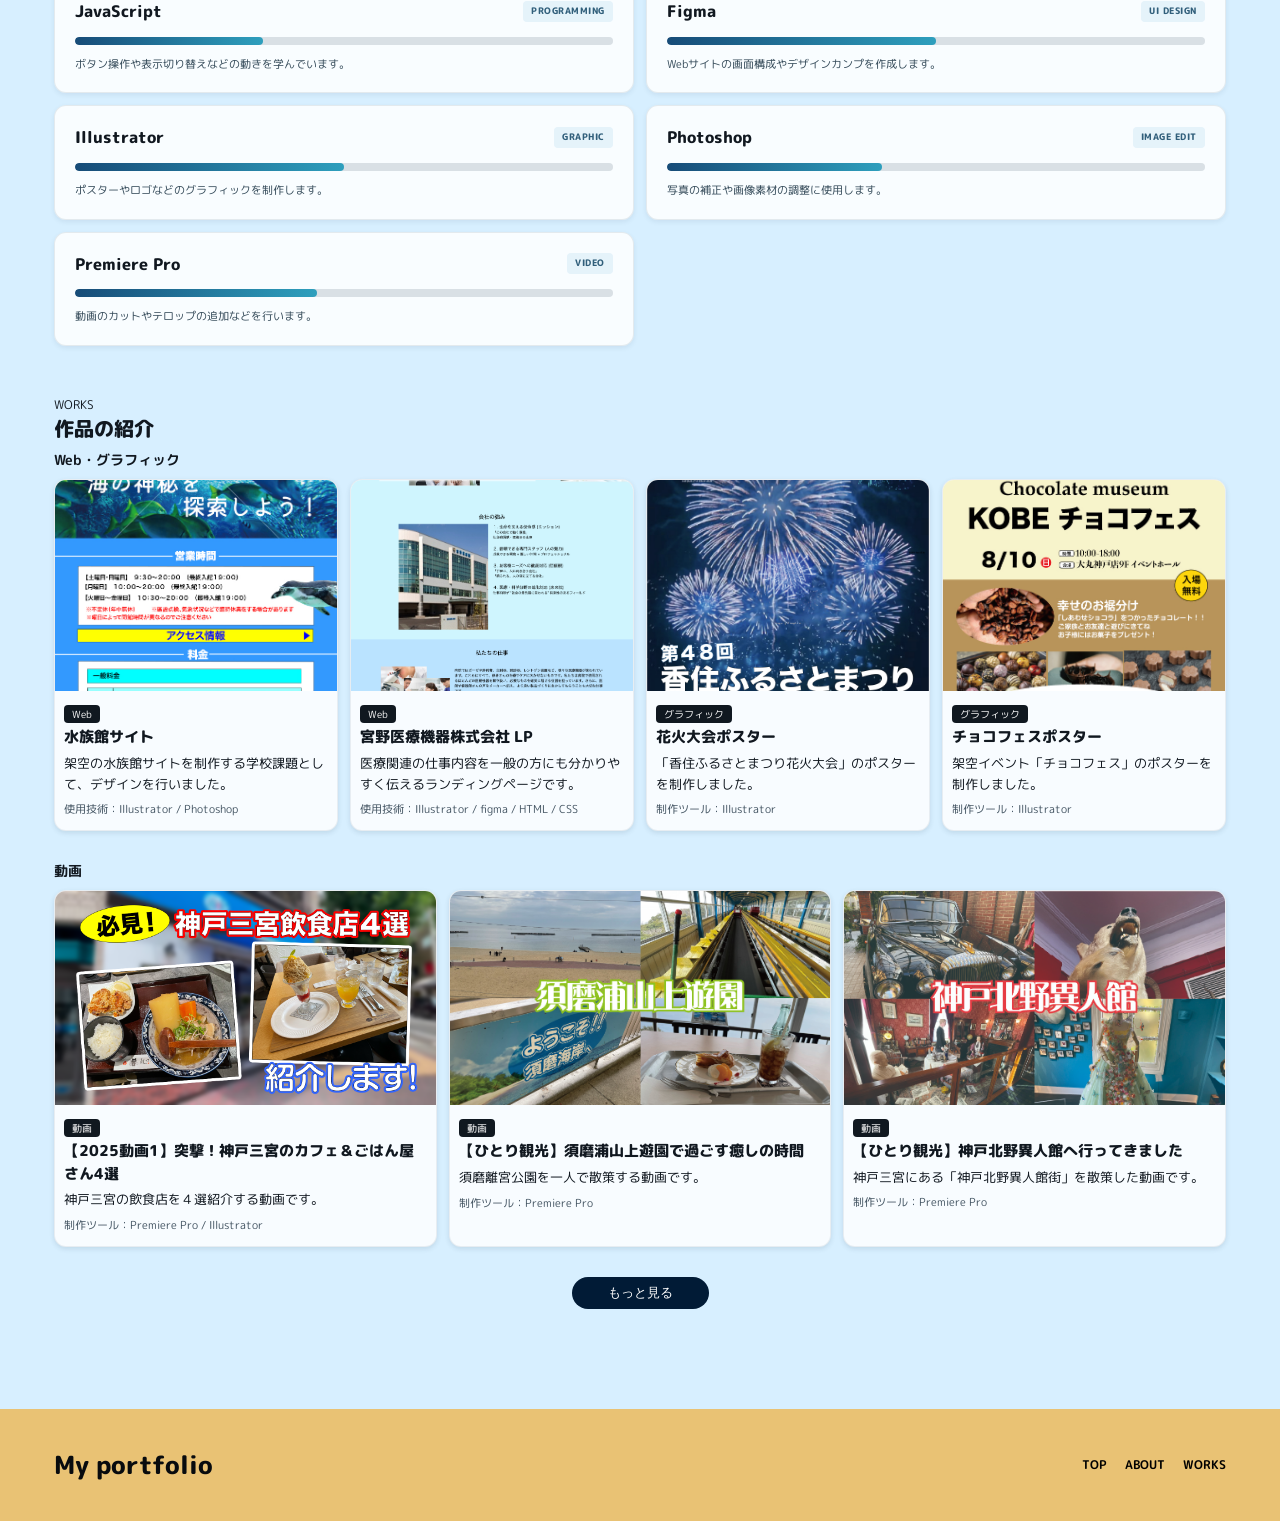
==== commit 5d7c93bd: "コミット" ====
--- a/index.html
+++ b/index.html
@@ -228,7 +228,7 @@
               </a>
               <div class="work-card__body">
                 <span class="work-tag">動画</span>
-                <h4>動画０１</h4>
+                <h4>【2025動画1】突撃！神戸三宮のカフェ＆ごはん屋さん4選</h4>
                 <p>神戸三宮の飲食店を４選紹介する動画です。</p>
                 <p class="work-card__tools">制作ツール：Premiere Pro / Illustrator</p>
               </div>
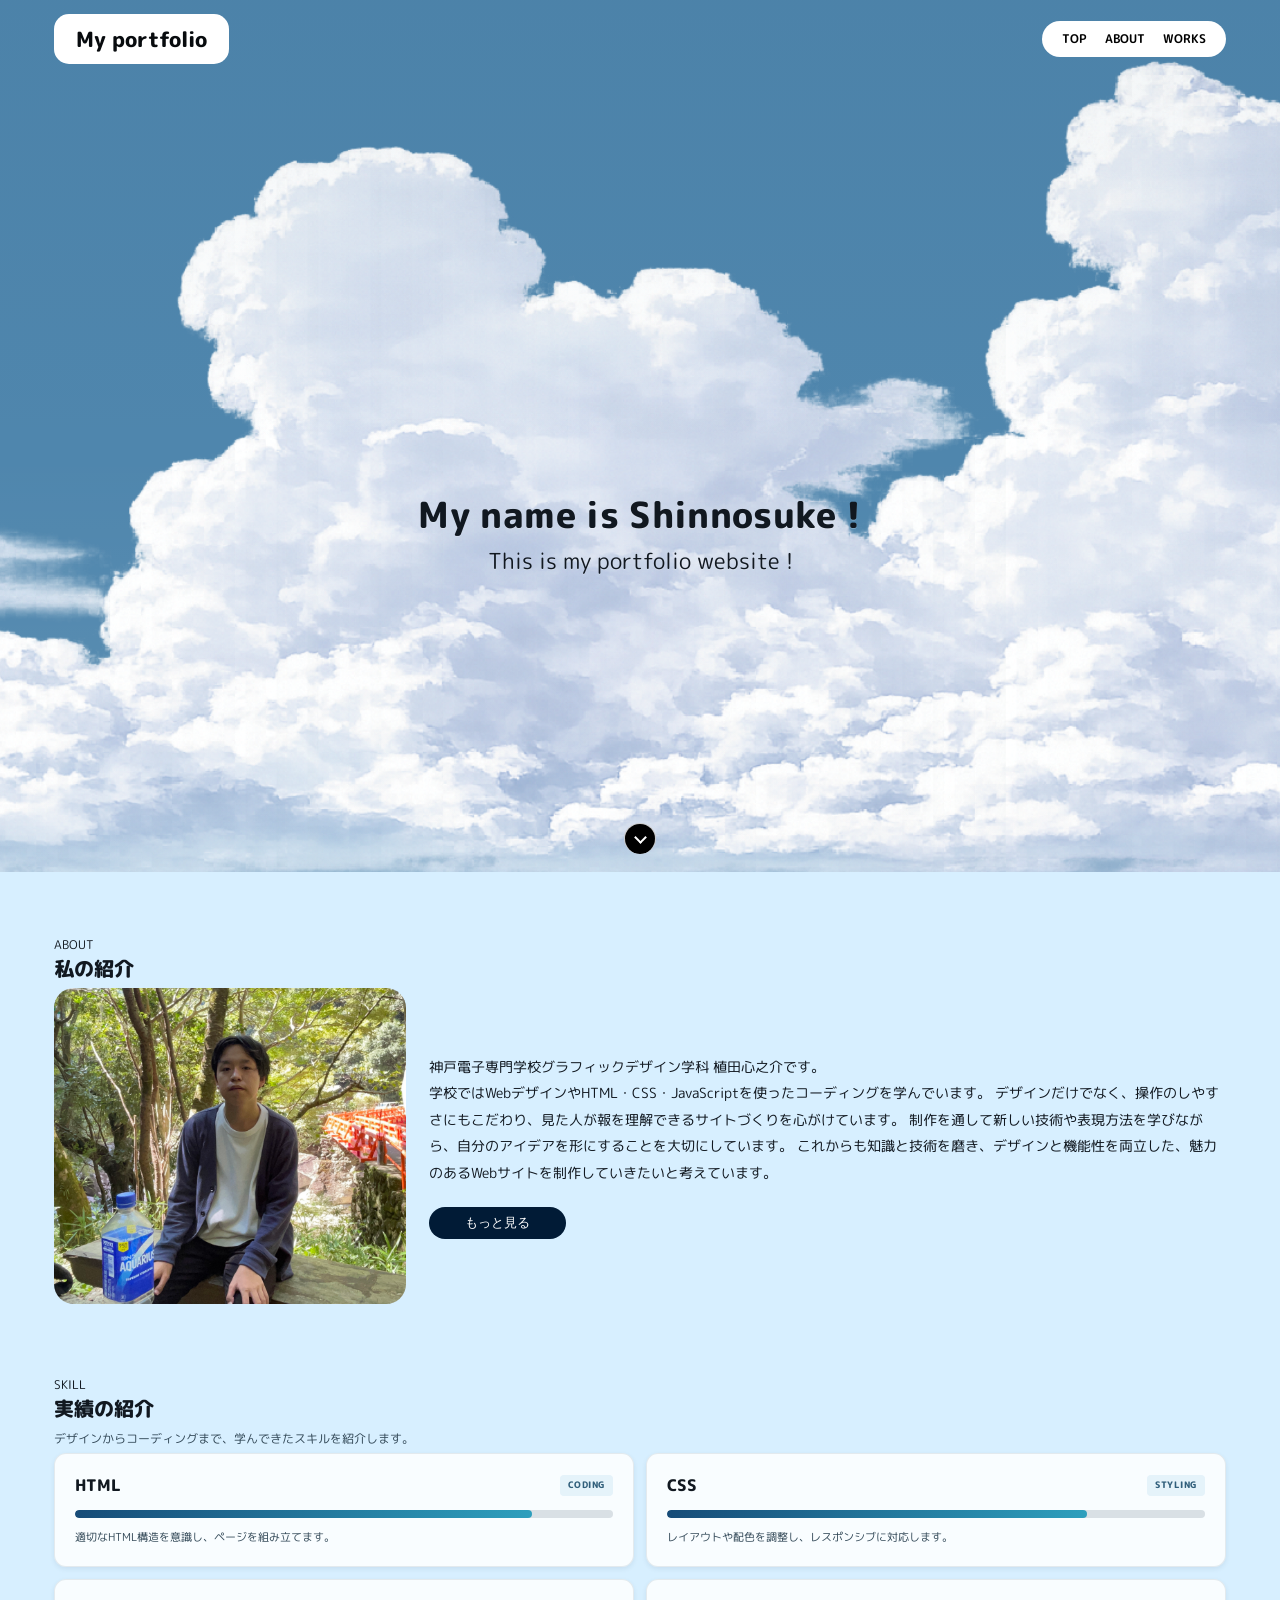
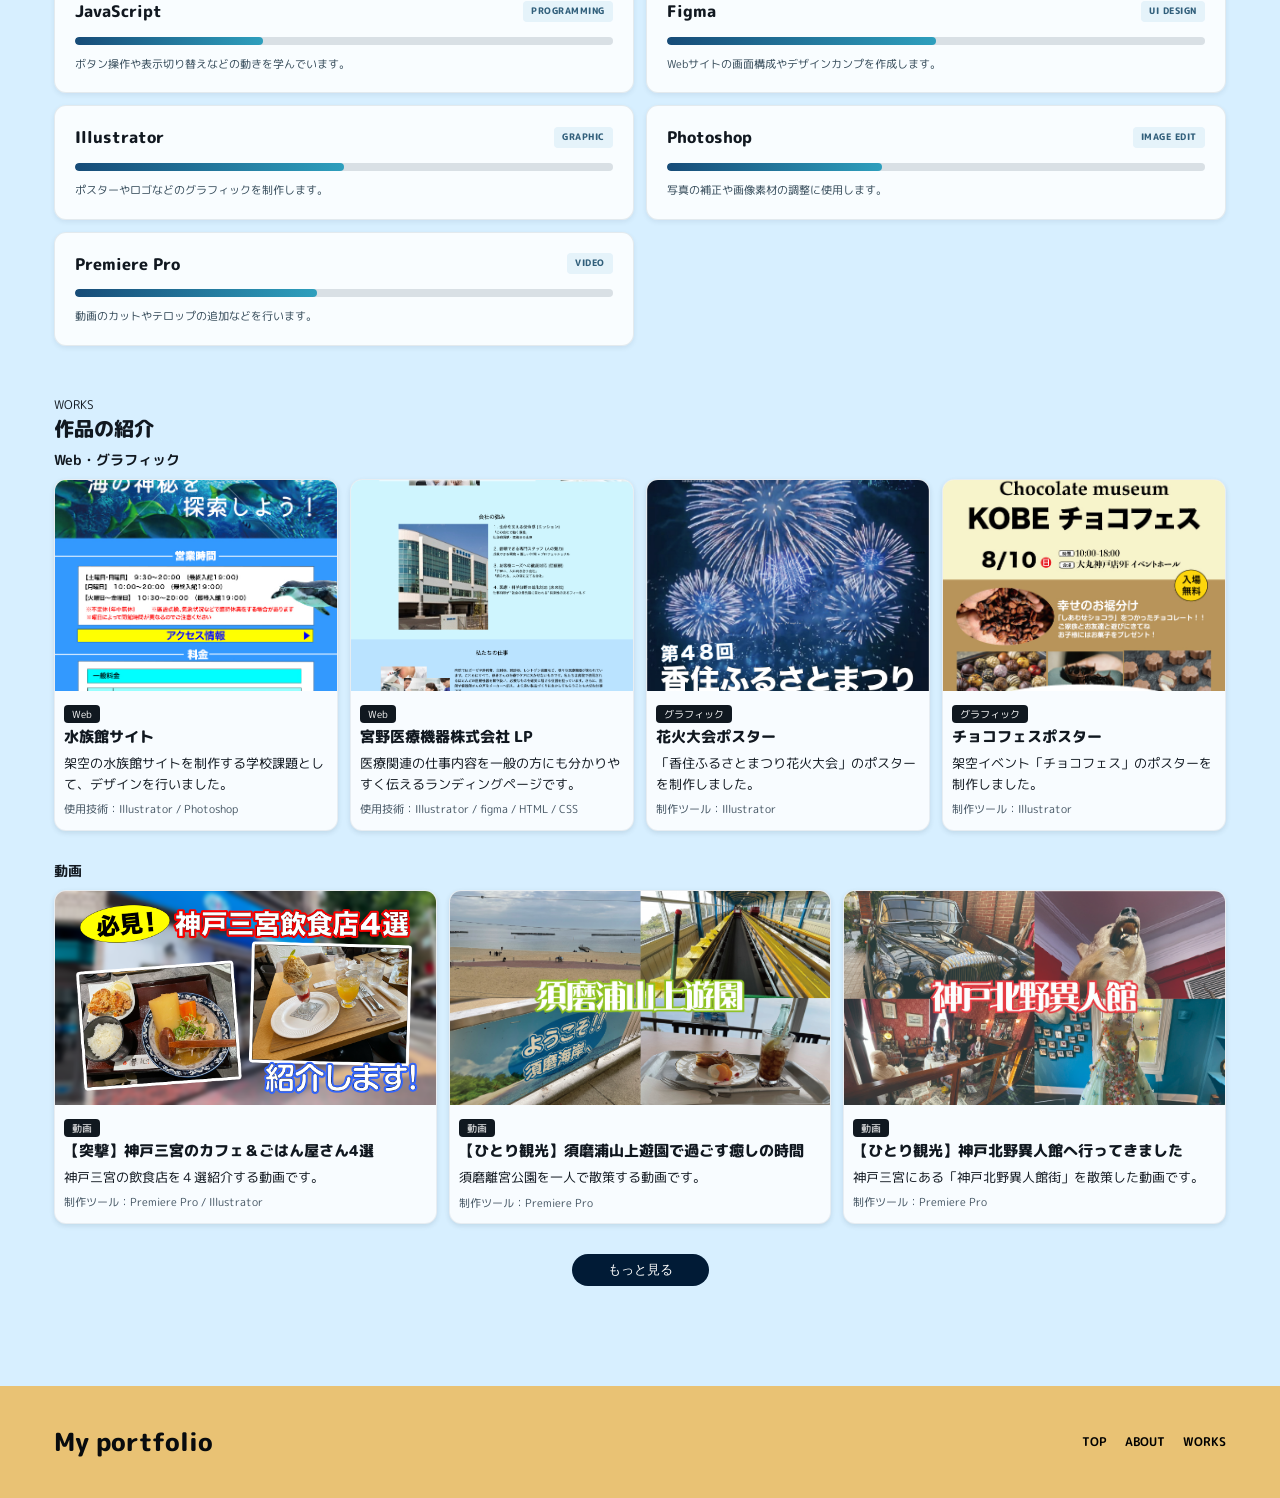
==== commit 546cdaed: "コミット" ====
--- a/index.html
+++ b/index.html
@@ -228,7 +228,7 @@
               </a>
               <div class="work-card__body">
                 <span class="work-tag">動画</span>
-                <h4>【2025動画1】突撃！神戸三宮のカフェ＆ごはん屋さん4選</h4>
+                <h4>【突撃】神戸三宮のカフェ＆ごはん屋さん4選</h4>
                 <p>神戸三宮の飲食店を４選紹介する動画です。</p>
                 <p class="work-card__tools">制作ツール：Premiere Pro / Illustrator</p>
               </div>
@@ -259,7 +259,7 @@
             </article>
           </div>
         </div>
-         <button class="more"><a href="/portfolio/work.html">もっと見る</a></button>
+        <button class="more"><a href="/portfolio/work.html">もっと見る</a></button>
       </section>
 
     </div>
